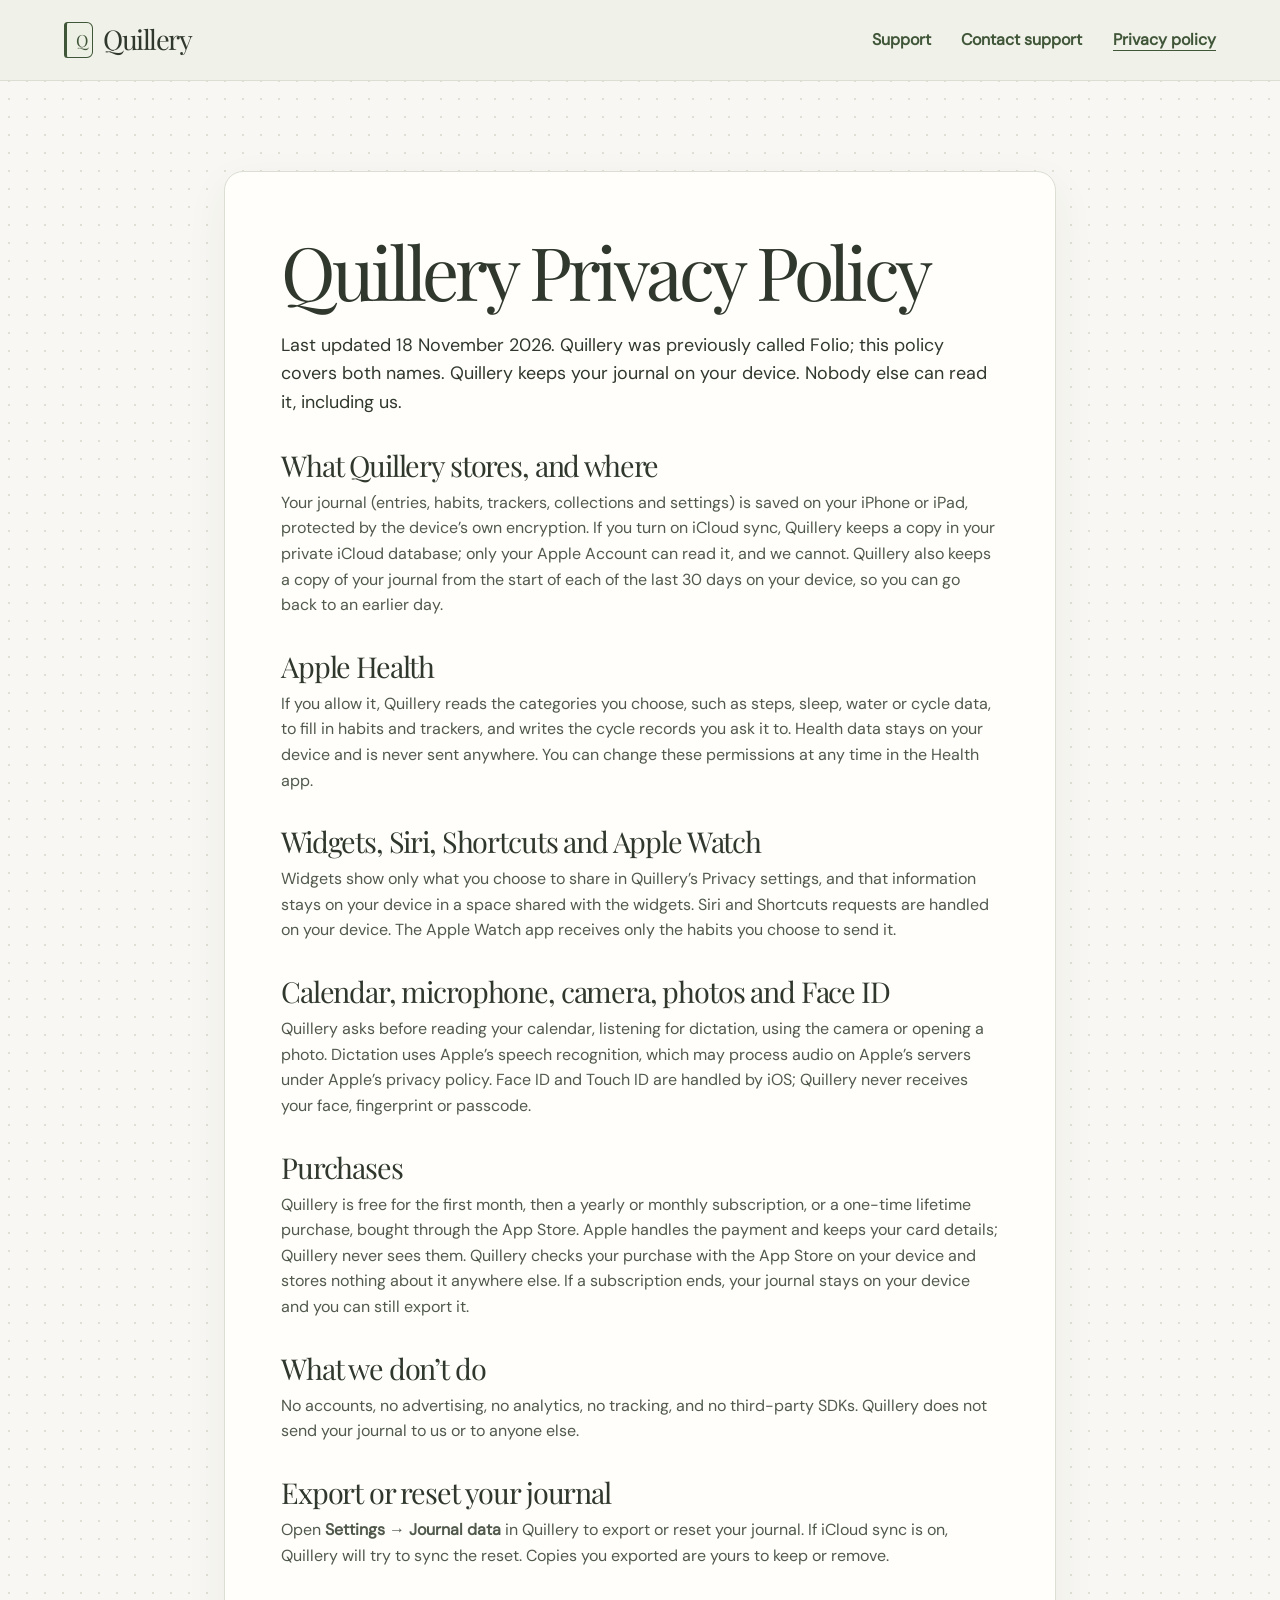
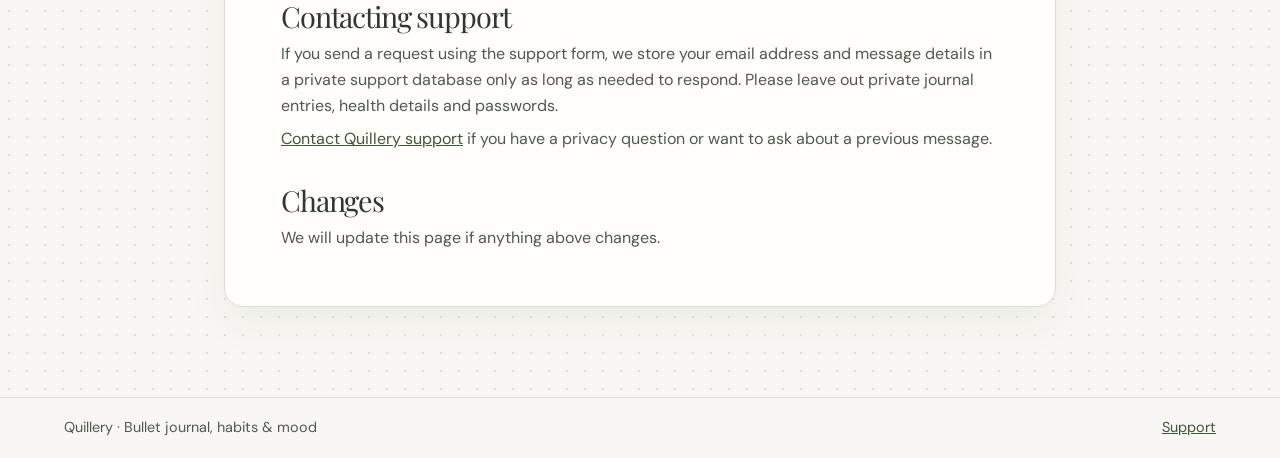
==== privacy.html @ 7d319992 "Quillery support page and privacy policy" ====
<!doctype html>
<html lang="en">
<head>
  <meta charset="utf-8">
  <meta name="viewport" content="width=device-width, initial-scale=1">
  <meta name="description" content="How Quillery (formerly Folio) handles your journal, purchases, optional device integrations and support messages.">
  <meta name="theme-color" content="#f8f7f3">
  <title>Quillery Privacy Policy</title>
  <link rel="stylesheet" href="styles.css">
</head>
<body>
  <a class="skip-link" href="#main">Skip to content</a>
  <header class="site-header">
    <div class="frame header-inner">
      <a class="wordmark" href="index.html" aria-label="Quillery Support home"><span class="book-mark" aria-hidden="true">Q</span> Quillery</a>
      <nav aria-label="Quillery help"><a href="index.html">Support</a><a href="index.html#contact">Contact support</a><a href="privacy.html" aria-current="page">Privacy policy</a></nav>
    </div>
  </header>

  <main id="main" class="frame">
    <article class="privacy-page card">
      <h1>Quillery Privacy Policy</h1>
      <p class="policy-intro">Last updated 18 November 2026. Quillery was previously called Folio; this policy covers both names. Quillery keeps your journal on your device. Nobody else can read it, including us.</p>

      <section>
        <h2>What Quillery stores, and where</h2>
        <p>Your journal (entries, habits, trackers, collections and settings) is saved on your iPhone or iPad, protected by the device’s own encryption. If you turn on iCloud sync, Quillery keeps a copy in your private iCloud database; only your Apple Account can read it, and we cannot. Quillery also keeps a copy of your journal from the start of each of the last 30 days on your device, so you can go back to an earlier day.</p>
      </section>
      <section>
        <h2>Apple Health</h2>
        <p>If you allow it, Quillery reads the categories you choose, such as steps, sleep, water or cycle data, to fill in habits and trackers, and writes the cycle records you ask it to. Health data stays on your device and is never sent anywhere. You can change these permissions at any time in the Health app.</p>
      </section>
      <section>
        <h2>Widgets, Siri, Shortcuts and Apple Watch</h2>
        <p>Widgets show only what you choose to share in Quillery’s Privacy settings, and that information stays on your device in a space shared with the widgets. Siri and Shortcuts requests are handled on your device. The Apple Watch app receives only the habits you choose to send it.</p>
      </section>
      <section>
        <h2>Calendar, microphone, camera, photos and Face ID</h2>
        <p>Quillery asks before reading your calendar, listening for dictation, using the camera or opening a photo. Dictation uses Apple’s speech recognition, which may process audio on Apple’s servers under Apple’s privacy policy. Face ID and Touch ID are handled by iOS; Quillery never receives your face, fingerprint or passcode.</p>
      </section>
      <section>
        <h2>Purchases</h2>
        <p>Quillery is free for the first month, then a yearly or monthly subscription, or a one-time lifetime purchase, bought through the App Store. Apple handles the payment and keeps your card details; Quillery never sees them. Quillery checks your purchase with the App Store on your device and stores nothing about it anywhere else. If a subscription ends, your journal stays on your device and you can still export it.</p>
      </section>
      <section>
        <h2>What we don’t do</h2>
        <p>No accounts, no advertising, no analytics, no tracking, and no third-party SDKs. Quillery does not send your journal to us or to anyone else.</p>
      </section>
      <section>
        <h2>Export or reset your journal</h2>
        <p>Open <strong>Settings → Journal data</strong> in Quillery to export or reset your journal. If iCloud sync is on, Quillery will try to sync the reset. Copies you exported are yours to keep or remove.</p>
      </section>
      <section>
        <h2>Contacting support</h2>
        <p>If you send a request using the support form, we store your email address and message details in a private support database only as long as needed to respond. Please leave out private journal entries, health details and passwords.</p>
        <p><a href="index.html#contact">Contact Quillery support</a> if you have a privacy question or want to ask about a previous message.</p>
      </section>
      <section>
        <h2>Changes</h2>
        <p>We will update this page if anything above changes.</p>
      </section>
    </article>
  </main>

  <footer class="site-footer"><div class="frame footer-inner"><span>Quillery · Bullet journal, habits &amp; mood</span><a href="index.html">Support</a></div></footer>
</body>
</html>
---- styles.css ----
@font-face {
  font-family: "DM Sans";
  src: url("dm-sans.woff2") format("woff2");
  font-display: swap;
}

@font-face {
  font-family: "Playfair Display";
  src: url("playfair-display.woff2") format("woff2");
  font-display: swap;
}

:root {
  color-scheme: light;
  --paper: #f8f7f3;
  --white: #fffefa;
  --ink: #30382d;
  --muted: #51594d;
  --green: #405638;
  --leaf: #edf0e5;
  --rule: #dcded3;
  --field: #8a9181;
  --serif: "Playfair Display", Georgia, serif;
  --sans: "DM Sans", -apple-system, BlinkMacSystemFont, sans-serif;
}

* { box-sizing: border-box; }
html { scroll-padding-top: 1.25rem; }
body {
  margin: 0;
  color: var(--ink);
  background: var(--paper) radial-gradient(circle at center, #dfdfd3 0.75px, transparent 1px) 0 0 / 18px 18px;
  font: 1rem/1.6 var(--sans);
}

h1, h2, p { margin: 0; }
h1, h2 { font-family: var(--serif); font-weight: 400; line-height: 1.15; }
h1 { font-size: clamp(3rem, 7vw, 5.8rem); letter-spacing: -0.055em; }
h2 { font-size: clamp(1.85rem, 4vw, 2.45rem); letter-spacing: -0.04em; }
a { color: var(--green); }
:focus-visible { outline: 3px solid #506c45; outline-offset: 4px; }
[hidden] { display: none !important; }

.frame { width: min(100% - clamp(2rem, 9vw, 8rem), 72rem); margin-inline: auto; }
.skip-link {
  position: absolute;
  top: 1rem;
  left: 1rem;
  transform: translateY(-200%);
  padding: 0.75rem;
  background: var(--white);
  z-index: 1;
}
.skip-link:focus { transform: none; }
.site-header { background: #f0f1e9; border-bottom: 1px solid var(--rule); }
.header-inner { min-height: 5rem; display: flex; align-items: center; justify-content: space-between; gap: 0.8rem 1.5rem; flex-wrap: wrap; }
.wordmark {
  display: inline-flex;
  align-items: center;
  gap: 0.65rem;
  min-height: 2.75rem;
  color: var(--ink);
  text-decoration: none;
  font: 1.7rem/1 var(--serif);
  letter-spacing: -0.055em;
}
.book-mark {
  display: inline-grid;
  place-items: center;
  width: 1.8rem;
  aspect-ratio: 0.82;
  padding-left: 0.22rem;
  border: 1px solid var(--green);
  border-left-width: 3px;
  border-radius: 0.22rem 0.38rem 0.38rem 0.22rem;
  background: var(--leaf);
  color: var(--green);
  font-size: 1.05rem;
}
nav { display: flex; gap: clamp(0.75rem, 2.4vw, 2rem); flex-wrap: wrap; }
nav a { display: inline-flex; align-items: center; min-height: 2.75rem; font-weight: 600; text-decoration: none; }
nav a:hover { text-decoration: underline; text-underline-offset: 0.25em; }
nav a[aria-current="page"] { text-decoration: underline; text-underline-offset: 0.3em; }

.support-grid {
  min-height: calc(100vh - 9rem);
  padding-block: clamp(2rem, 7vw, 5.75rem);
  display: grid;
  grid-template-columns: minmax(0, 1fr) minmax(0, 1.045fr);
  gap: clamp(2.25rem, 7vw, 6rem);
  align-items: start;
}
.intro { margin-block: 1.2rem clamp(2.25rem, 5vw, 3.4rem); max-width: 33ch; color: var(--muted); font-size: clamp(1.05rem, 1.8vw, 1.28rem); }
.answers { margin-top: 1.2rem; border: 1px solid var(--rule); border-radius: 0.9rem; background: var(--white); overflow: hidden; }
details + details { border-top: 1px solid var(--rule); }
summary {
  display: flex;
  align-items: center;
  justify-content: space-between;
  gap: 1rem;
  padding: 0.9rem 1rem;
  list-style: none;
  font-weight: 600;
  cursor: pointer;
}
summary::-webkit-details-marker { display: none; }
summary::after {
  content: "";
  flex: 0 0 auto;
  width: 0.45rem;
  height: 0.45rem;
  border-bottom: 1.5px solid currentColor;
  border-right: 1.5px solid currentColor;
  margin-right: 0.2rem;
  transform: rotate(45deg) translateY(-2px);
}
details[open] summary::after { transform: rotate(225deg) translateY(-2px); }
summary:hover, summary:focus-visible { background: var(--leaf); }
summary:focus-visible { outline-offset: -3px; }
details p { padding: 0.05rem 1rem 1rem; color: var(--muted); font-size: 0.95rem; }

.card {
  min-width: 0;
  padding: clamp(1.3rem, 4vw, 2.5rem);
  border: 1px solid var(--rule);
  border-radius: 1.2rem;
  background: var(--white);
  box-shadow: 0 0.9rem 2.7rem #3b4b2a0f;
}
.form-intro { margin-top: 0.7rem; color: var(--muted); }
form { display: grid; gap: 1rem; margin-top: 1.65rem; }
.field { display: grid; gap: 0.3rem; min-width: 0; }
label { font-weight: 600; }
input, textarea, select, button { font: inherit; }
input, textarea, select {
  width: 100%;
  min-width: 0;
  min-height: 2.85rem;
  margin: 0;
  padding: 0.55rem 0.7rem;
  border: 1px solid var(--field);
  border-radius: 0.5rem;
  background: var(--white);
  color: var(--ink);
}
textarea { resize: vertical; }
.extra-field { position: absolute; width: 1px; height: 1px; clip-path: inset(50%); overflow: hidden; }
.privacy { max-width: 47ch; color: var(--muted); font-size: 0.9rem; }
.submit {
  justify-self: start;
  display: inline-flex;
  align-items: center;
  gap: 0.75rem;
  min-height: 2.9rem;
  padding: 0.7rem 1rem;
  border: 0;
  border-radius: 0.55rem;
  color: #fff;
  background: var(--green);
  font-weight: 600;
  cursor: pointer;
}
.submit:hover { background: #344b2c; }
.submit[aria-disabled="true"] { cursor: progress; }
.result { padding: 0.65rem 0.8rem; border-radius: 0.45rem; background: var(--leaf); }
.result[data-result="error"] { color: #6f271c; background: #f9ece8; }
.site-footer { padding-block: 1.15rem; border-top: 1px solid var(--rule); background: var(--paper); color: var(--muted); font-size: 0.9rem; }
.footer-inner { display: flex; flex-wrap: wrap; justify-content: space-between; gap: 0.7rem 1.5rem; }
.privacy-page {
  max-width: 52rem;
  margin: clamp(2rem, 7vw, 5.75rem) auto;
  padding: clamp(1.3rem, 5vw, 3.5rem);
}
.privacy-page h1 { font-size: clamp(2.5rem, 6vw, 4.6rem); }
.privacy-page .policy-intro { margin-top: 1.15rem; max-width: 62ch; font-size: 1.12rem; }
.privacy-page section { max-width: 68ch; margin-top: 2rem; }
.privacy-page section h2 { font-size: clamp(1.4rem, 4vw, 1.8rem); }
.privacy-page section p { margin-top: 0.5rem; color: var(--muted); }

@media (max-width: 760px) {
  .support-grid { grid-template-columns: minmax(0, 1fr); }
}
@media (max-width: 380px) {
  .header-inner { padding-block: 0.5rem; }
  nav { width: 100%; }
}
@media (forced-colors: active) {
  .submit { border: 1px solid ButtonText; }
}
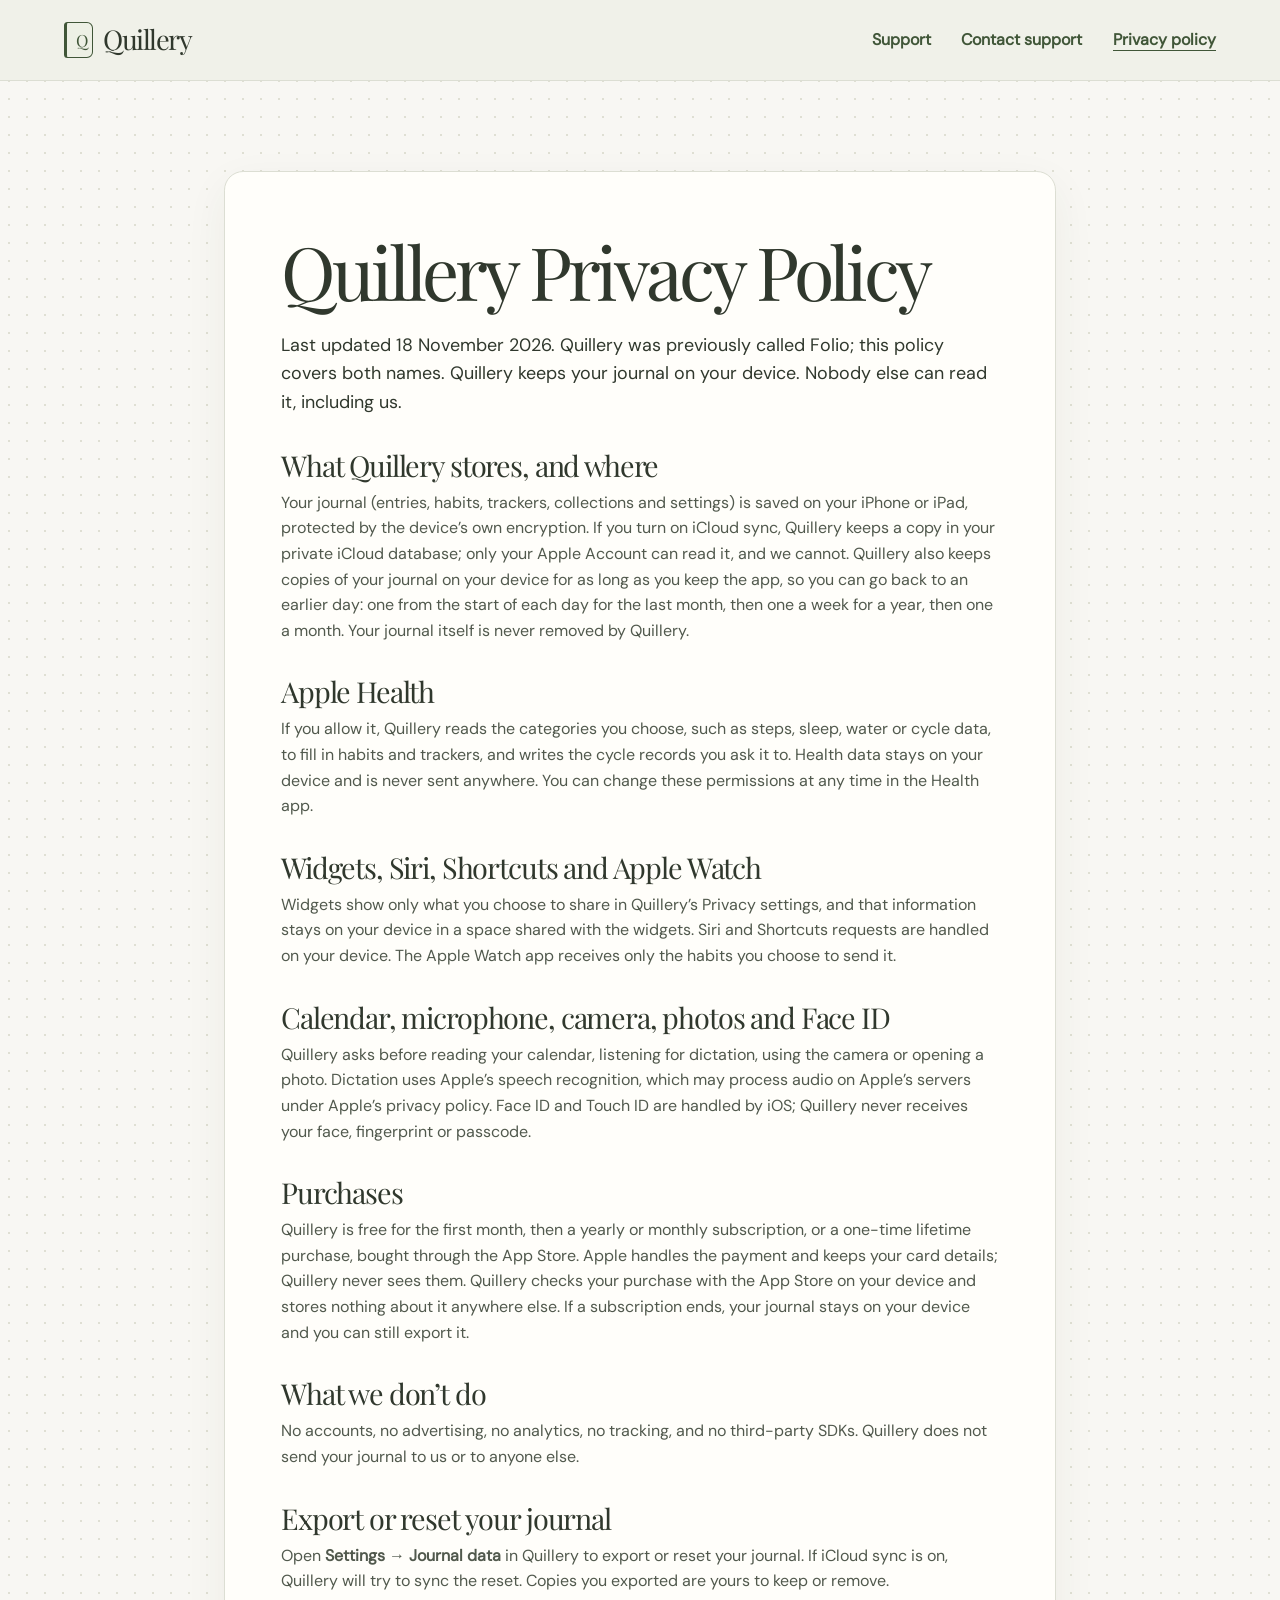
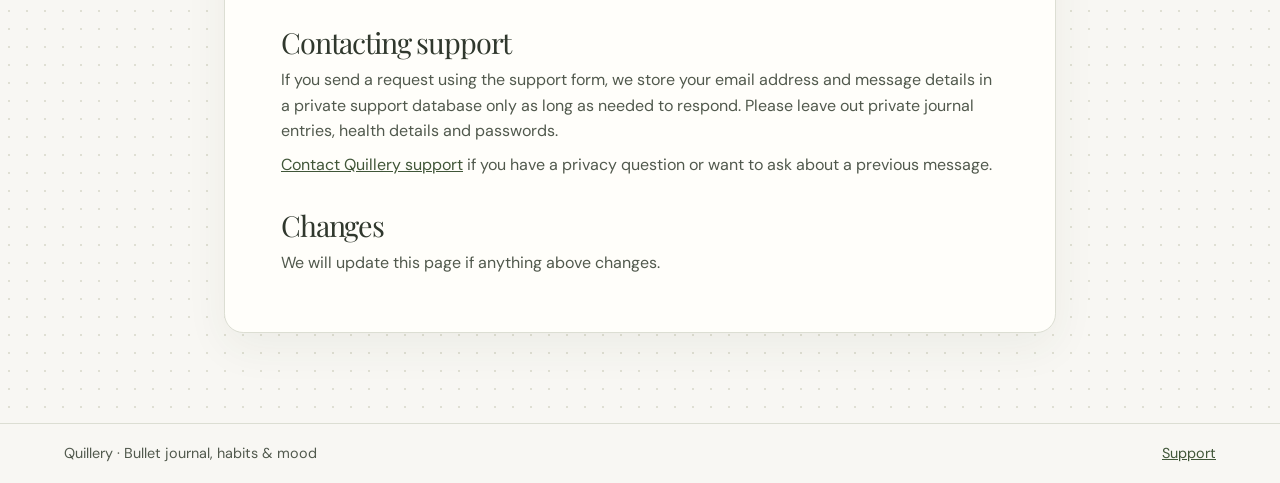
==== commit c14e7008: "Privacy: copies are kept for as long as you keep the app" ====
--- a/privacy.html
+++ b/privacy.html
@@ -24,7 +24,7 @@
 
       <section>
         <h2>What Quillery stores, and where</h2>
-        <p>Your journal (entries, habits, trackers, collections and settings) is saved on your iPhone or iPad, protected by the device’s own encryption. If you turn on iCloud sync, Quillery keeps a copy in your private iCloud database; only your Apple Account can read it, and we cannot. Quillery also keeps a copy of your journal from the start of each of the last 30 days on your device, so you can go back to an earlier day.</p>
+        <p>Your journal (entries, habits, trackers, collections and settings) is saved on your iPhone or iPad, protected by the device’s own encryption. If you turn on iCloud sync, Quillery keeps a copy in your private iCloud database; only your Apple Account can read it, and we cannot. Quillery also keeps copies of your journal on your device for as long as you keep the app, so you can go back to an earlier day: one from the start of each day for the last month, then one a week for a year, then one a month. Your journal itself is never removed by Quillery.</p>
       </section>
       <section>
         <h2>Apple Health</h2>
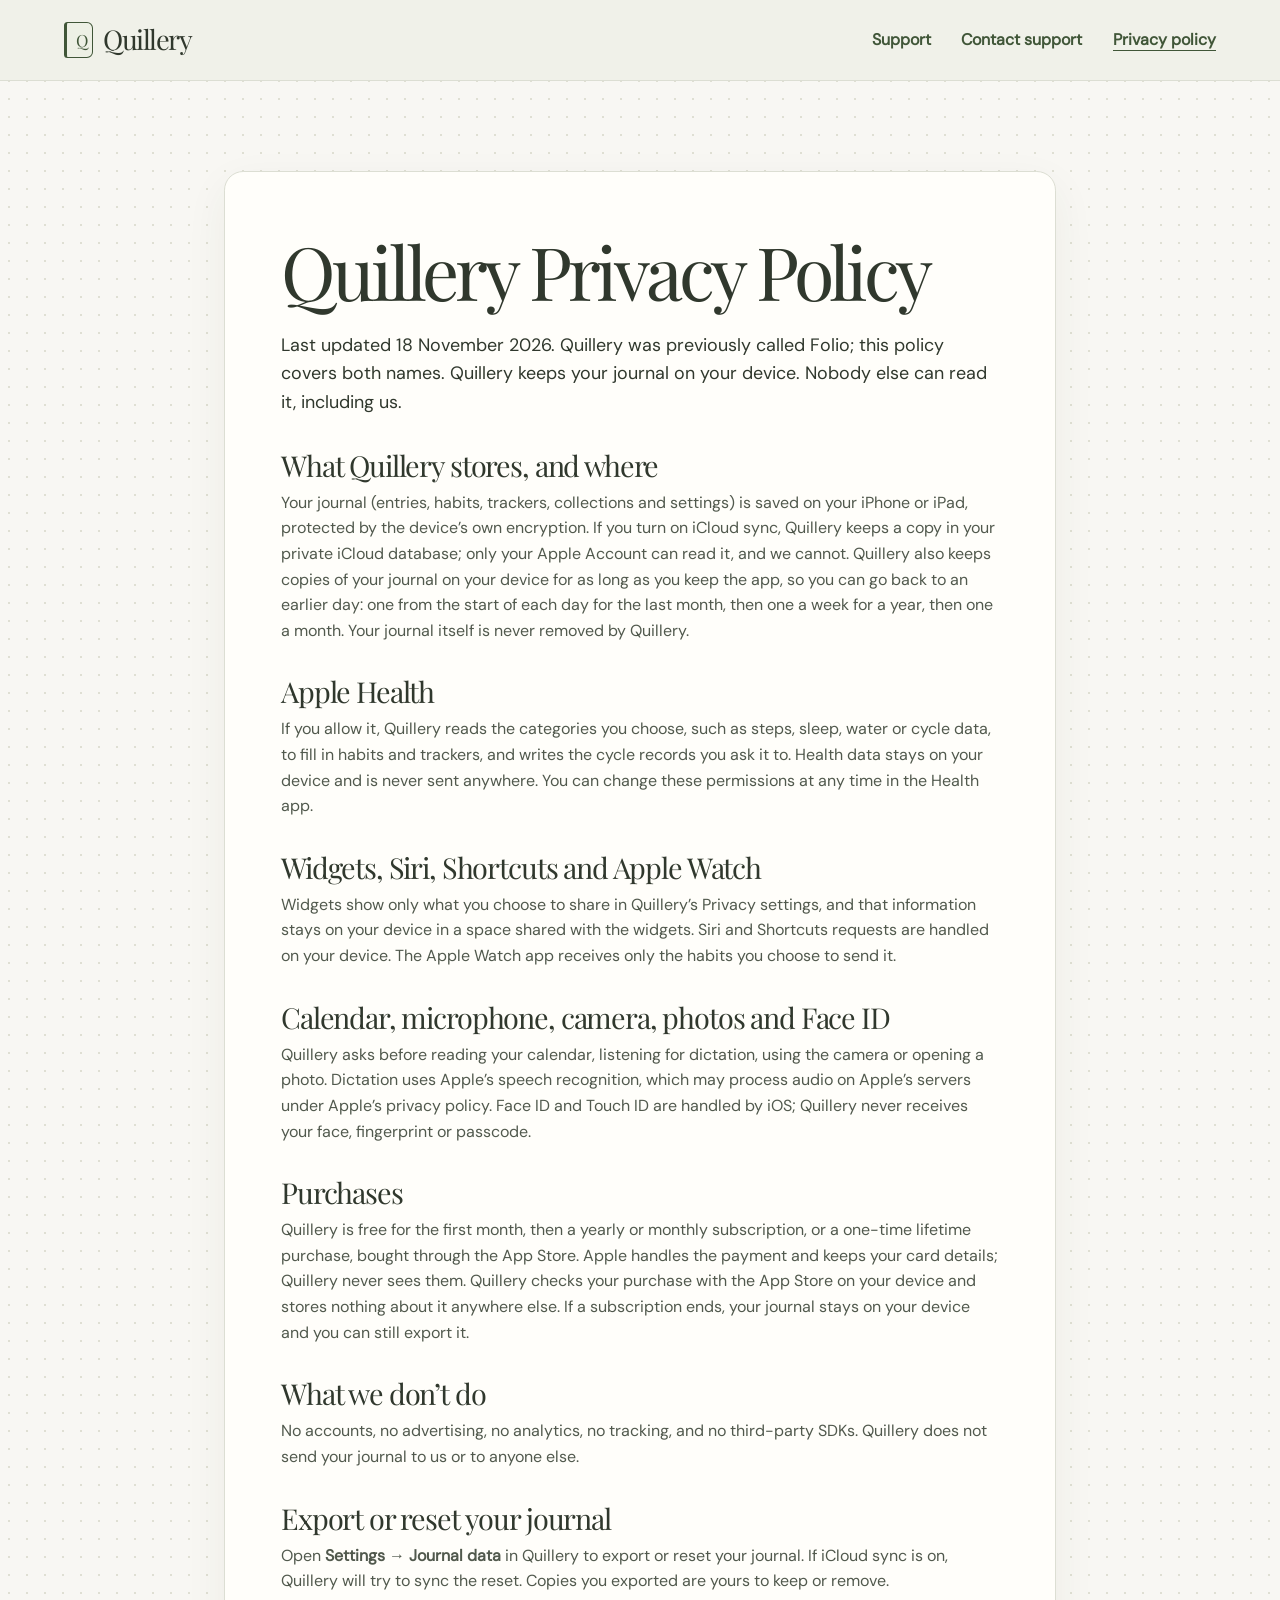
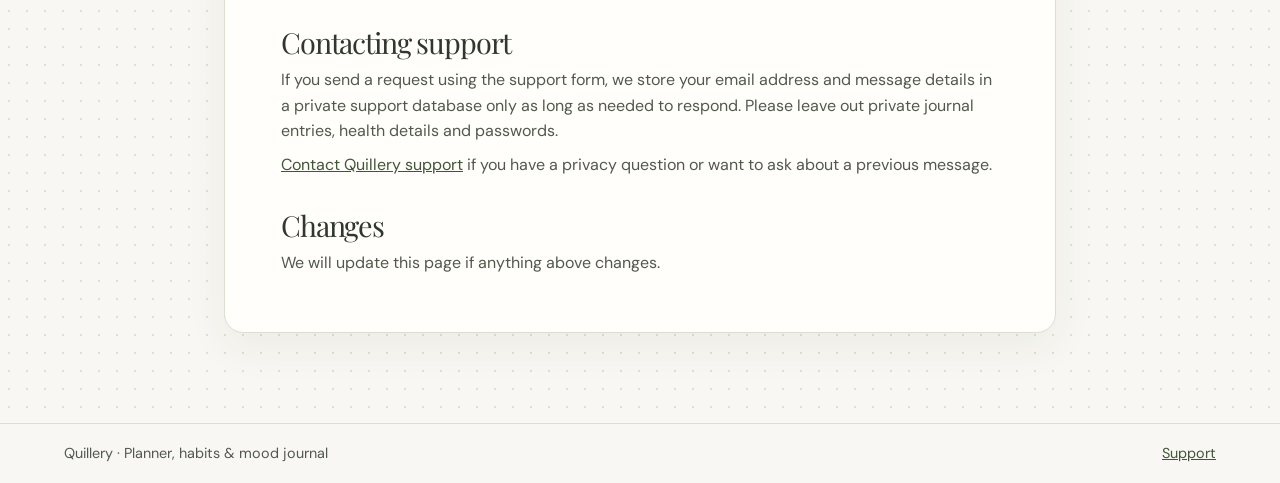
==== commit 770d026a: "Describe Quillery as a planner, habits and mood journal" ====
--- a/privacy.html
+++ b/privacy.html
@@ -62,6 +62,6 @@
     </article>
   </main>
 
-  <footer class="site-footer"><div class="frame footer-inner"><span>Quillery · Bullet journal, habits &amp; mood</span><a href="index.html">Support</a></div></footer>
+  <footer class="site-footer"><div class="frame footer-inner"><span>Quillery · Planner, habits &amp; mood journal</span><a href="index.html">Support</a></div></footer>
 </body>
 </html>
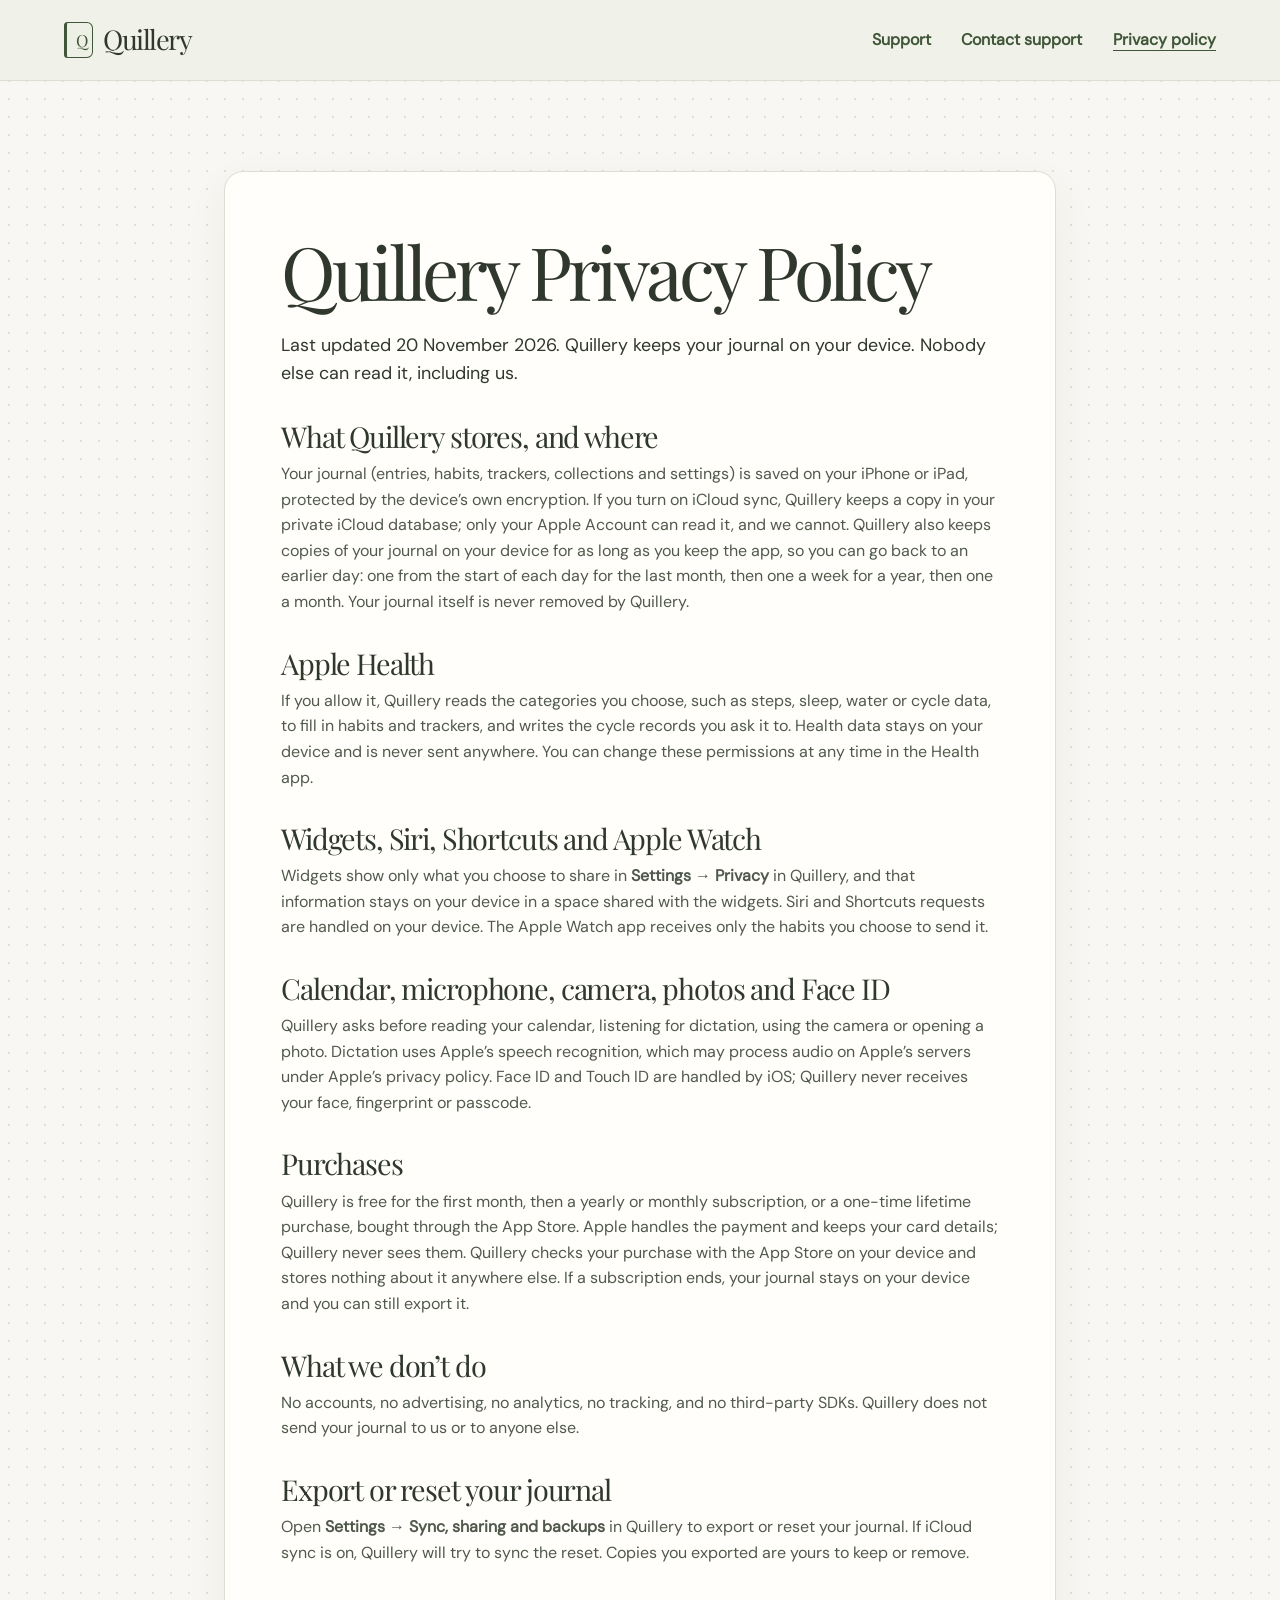
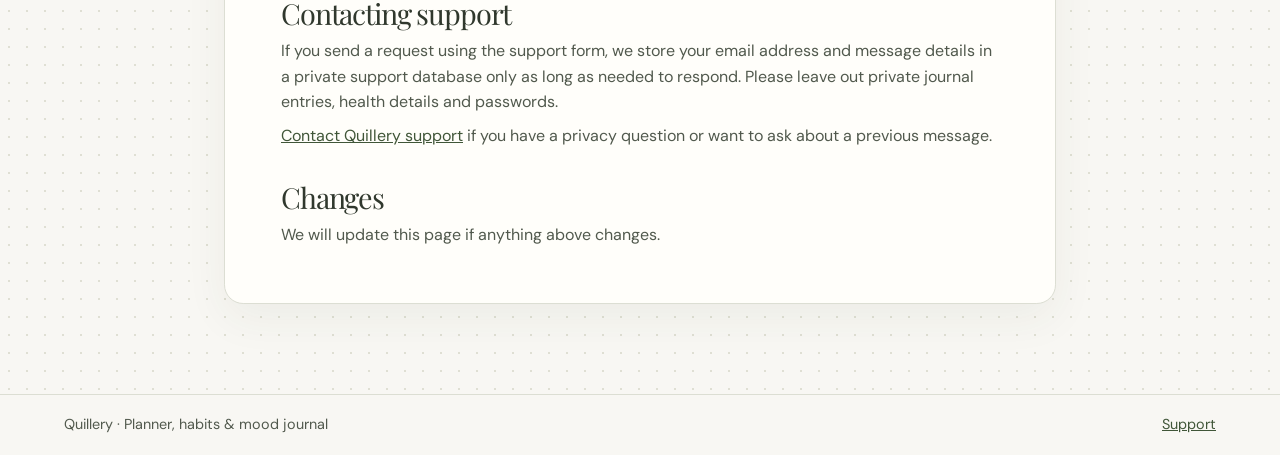
==== commit c46529ff: "Current Settings paths; Quillery name only" ====
--- a/privacy.html
+++ b/privacy.html
@@ -3,7 +3,7 @@
 <head>
   <meta charset="utf-8">
   <meta name="viewport" content="width=device-width, initial-scale=1">
-  <meta name="description" content="How Quillery (formerly Folio) handles your journal, purchases, optional device integrations and support messages.">
+  <meta name="description" content="How Quillery handles your journal, purchases, optional device integrations and support messages.">
   <meta name="theme-color" content="#f8f7f3">
   <title>Quillery Privacy Policy</title>
   <link rel="stylesheet" href="styles.css">
@@ -20,7 +20,7 @@
   <main id="main" class="frame">
     <article class="privacy-page card">
       <h1>Quillery Privacy Policy</h1>
-      <p class="policy-intro">Last updated 18 November 2026. Quillery was previously called Folio; this policy covers both names. Quillery keeps your journal on your device. Nobody else can read it, including us.</p>
+      <p class="policy-intro">Last updated 20 November 2026. Quillery keeps your journal on your device. Nobody else can read it, including us.</p>
 
       <section>
         <h2>What Quillery stores, and where</h2>
@@ -32,7 +32,7 @@
       </section>
       <section>
         <h2>Widgets, Siri, Shortcuts and Apple Watch</h2>
-        <p>Widgets show only what you choose to share in Quillery’s Privacy settings, and that information stays on your device in a space shared with the widgets. Siri and Shortcuts requests are handled on your device. The Apple Watch app receives only the habits you choose to send it.</p>
+        <p>Widgets show only what you choose to share in <strong>Settings → Privacy</strong> in Quillery, and that information stays on your device in a space shared with the widgets. Siri and Shortcuts requests are handled on your device. The Apple Watch app receives only the habits you choose to send it.</p>
       </section>
       <section>
         <h2>Calendar, microphone, camera, photos and Face ID</h2>
@@ -48,7 +48,7 @@
       </section>
       <section>
         <h2>Export or reset your journal</h2>
-        <p>Open <strong>Settings → Journal data</strong> in Quillery to export or reset your journal. If iCloud sync is on, Quillery will try to sync the reset. Copies you exported are yours to keep or remove.</p>
+        <p>Open <strong>Settings → Sync, sharing and backups</strong> in Quillery to export or reset your journal. If iCloud sync is on, Quillery will try to sync the reset. Copies you exported are yours to keep or remove.</p>
       </section>
       <section>
         <h2>Contacting support</h2>
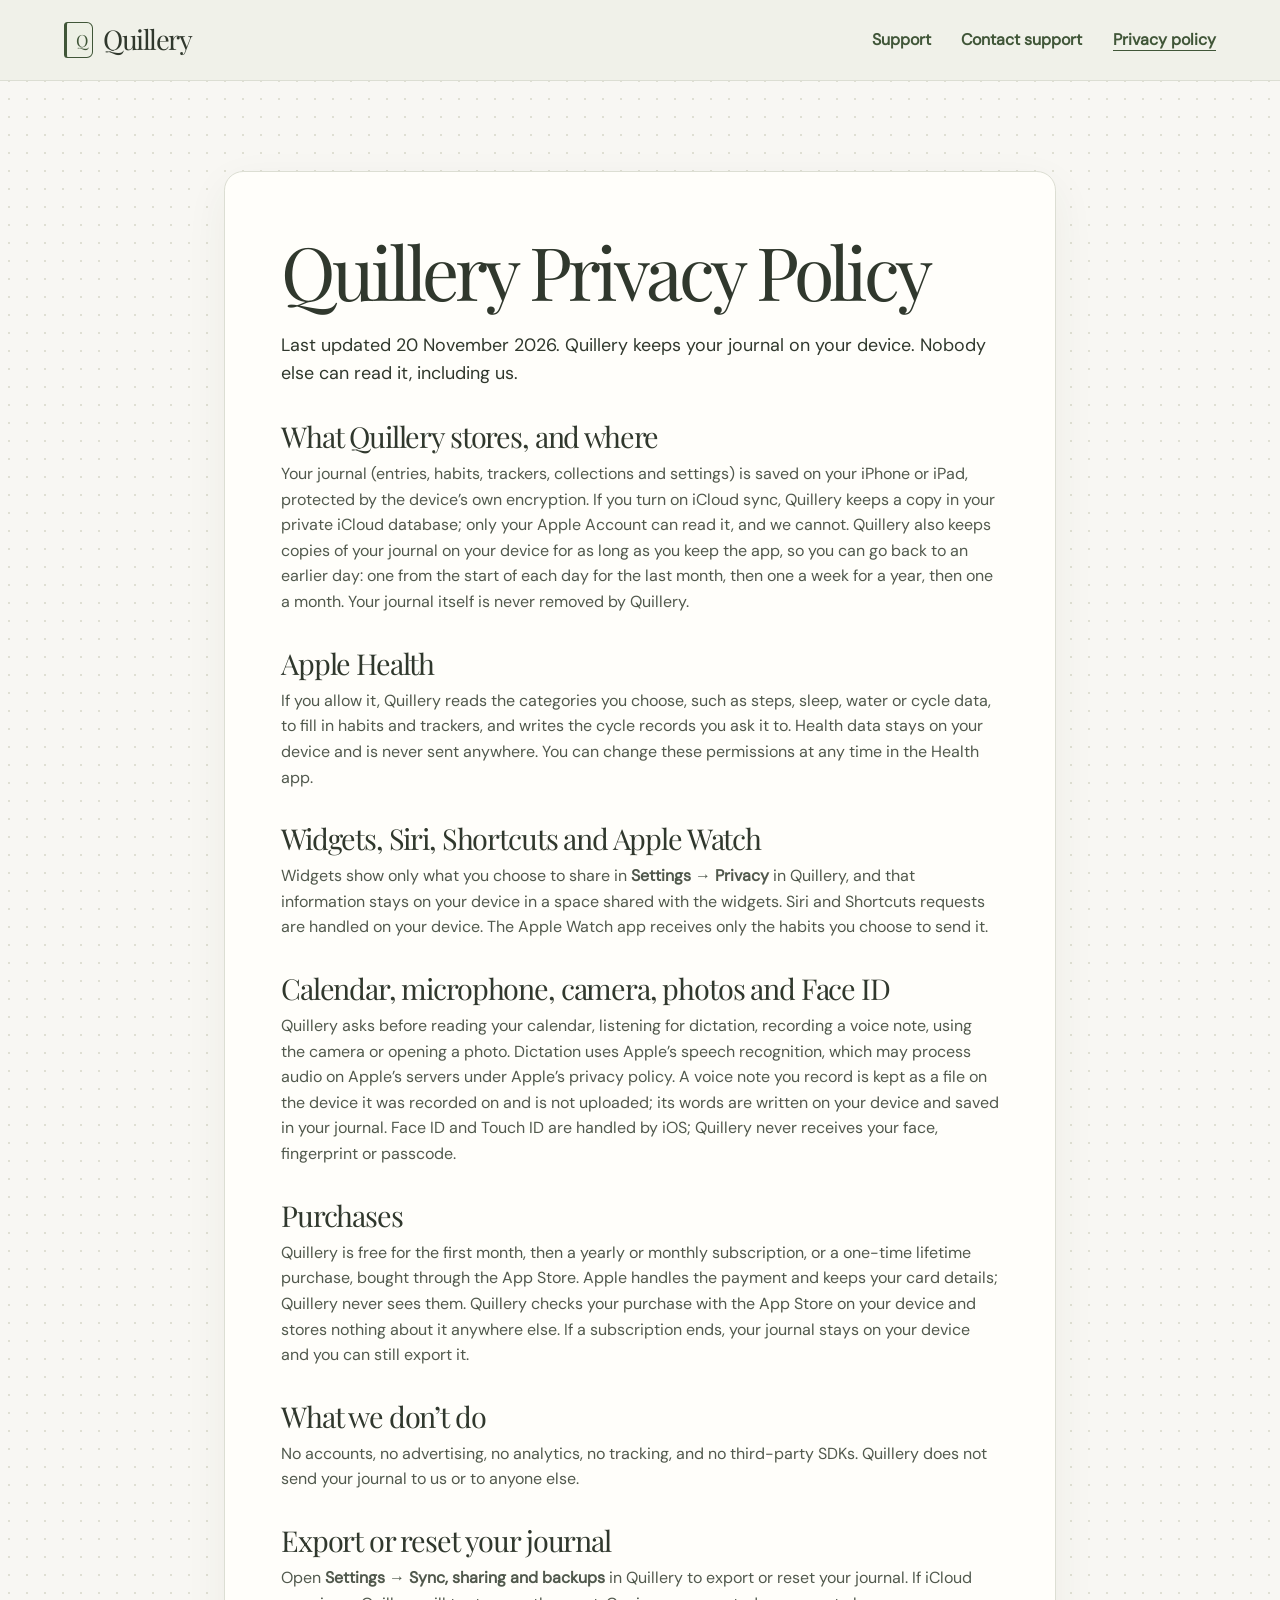
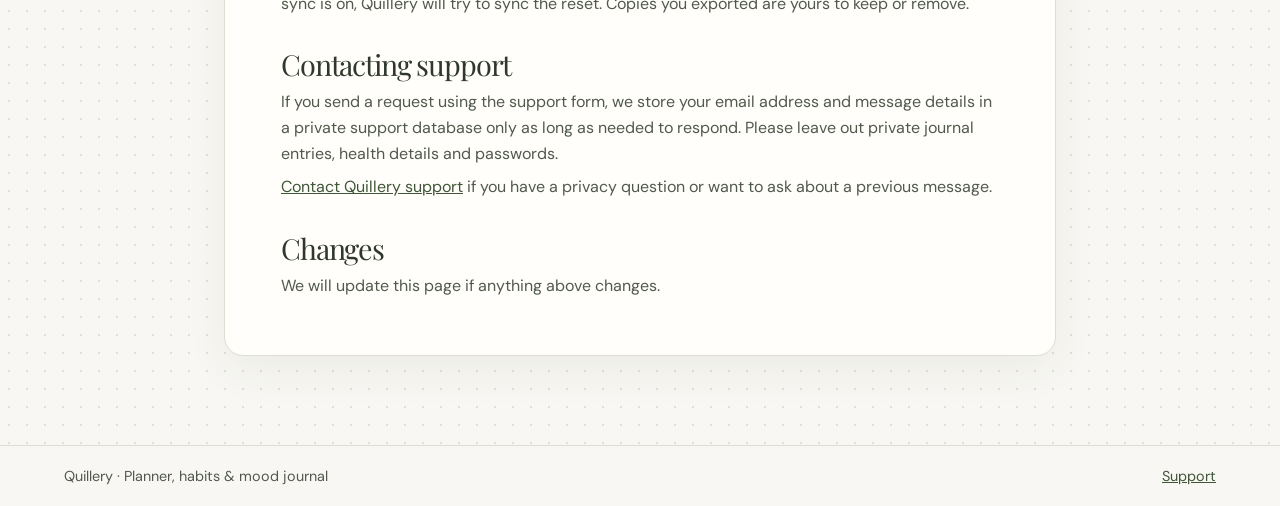
==== commit e0b21972: "Privacy policy: voice notes" ====
--- a/privacy.html
+++ b/privacy.html
@@ -36,7 +36,7 @@
       </section>
       <section>
         <h2>Calendar, microphone, camera, photos and Face ID</h2>
-        <p>Quillery asks before reading your calendar, listening for dictation, using the camera or opening a photo. Dictation uses Apple’s speech recognition, which may process audio on Apple’s servers under Apple’s privacy policy. Face ID and Touch ID are handled by iOS; Quillery never receives your face, fingerprint or passcode.</p>
+        <p>Quillery asks before reading your calendar, listening for dictation, recording a voice note, using the camera or opening a photo. Dictation uses Apple’s speech recognition, which may process audio on Apple’s servers under Apple’s privacy policy. A voice note you record is kept as a file on the device it was recorded on and is not uploaded; its words are written on your device and saved in your journal. Face ID and Touch ID are handled by iOS; Quillery never receives your face, fingerprint or passcode.</p>
       </section>
       <section>
         <h2>Purchases</h2>
